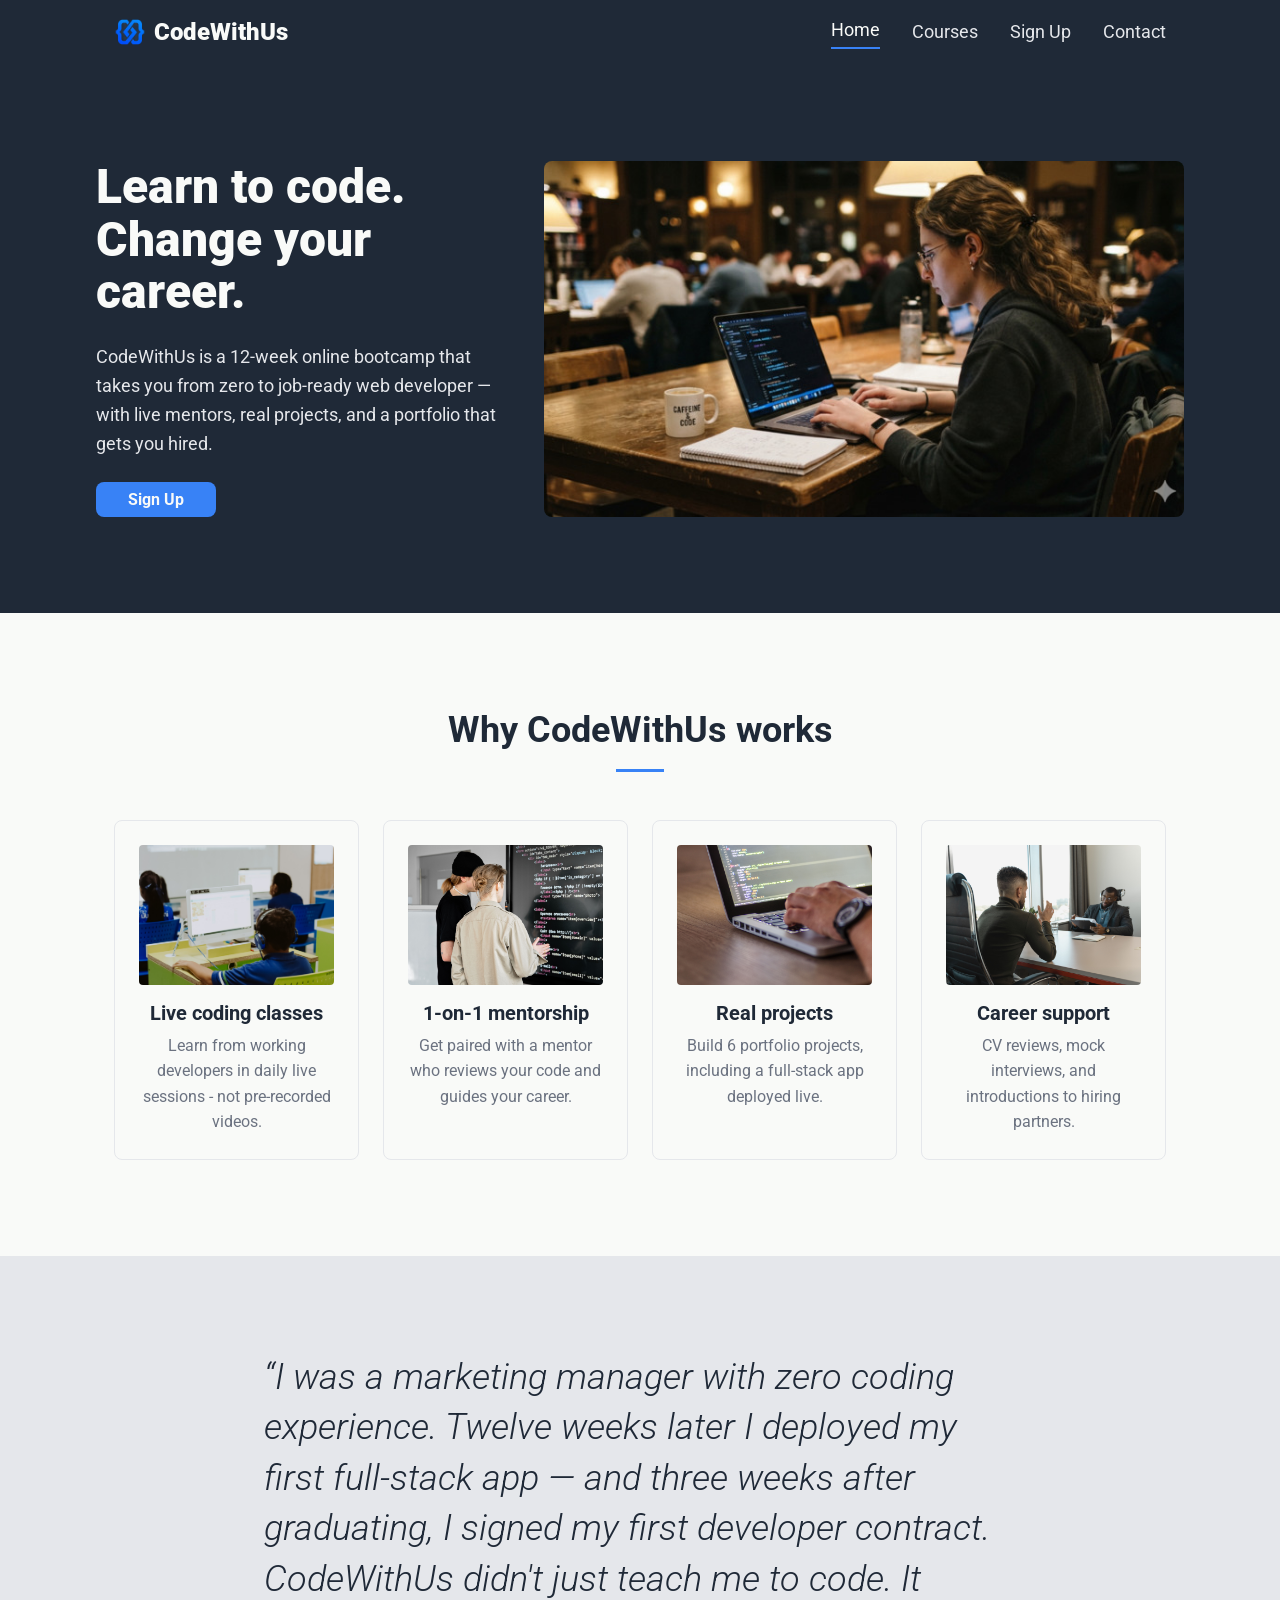
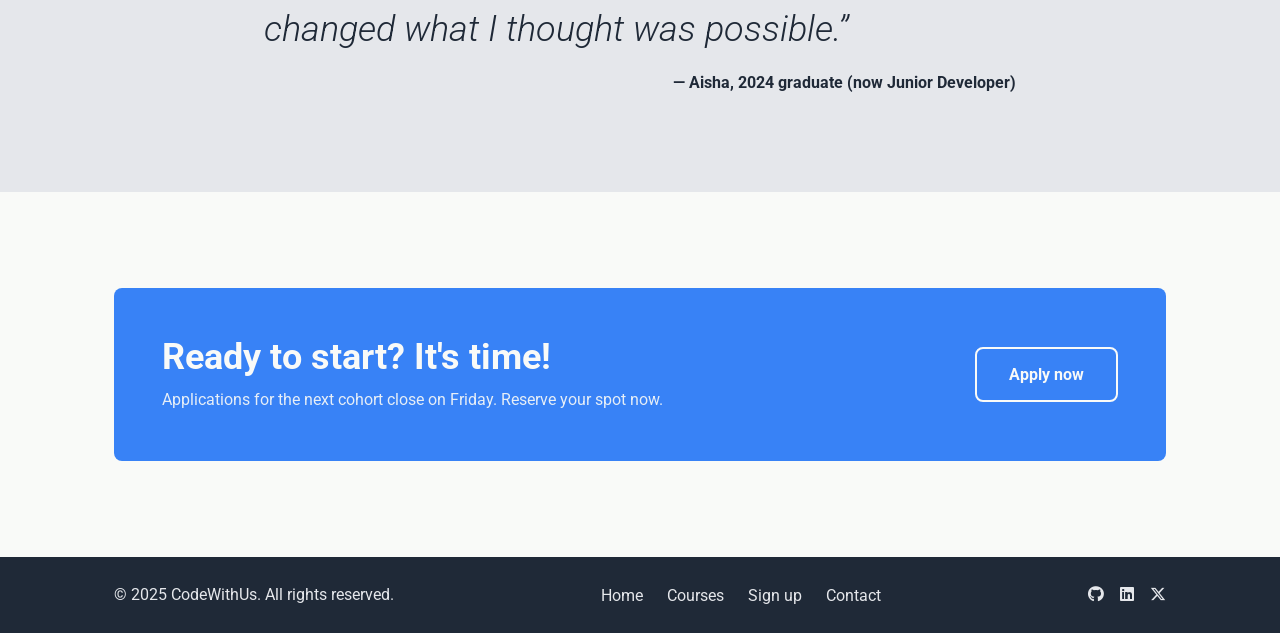
==== public/index.html @ 3404ba9b "fix: consistent nav with burger menu, complete signup page, cleanup encoding" ====
<!DOCTYPE html>
<html lang="en">
<head>
  <meta charset="UTF-8">
  <meta name="viewport" content="width=device-width, initial-scale=1.0">
  <title>CodeWithUs - Learn to code. Change your career.</title>
  <link rel="stylesheet" href="css/main.css">
  <link rel="stylesheet" href="css/quote-cta-footer.css">
  <link rel="stylesheet" href="https://cdnjs.cloudflare.com/ajax/libs/font-awesome/6.7.2/css/all.min.css">
</head>
<body>

  <header class="site-header">
    <div class="container">
      <a href="index.html" class="logo">
        <img src="img/logo.png" alt="CodeWithUs logo">
        CodeWithUs
      </a>

      <input type="checkbox" id="nav-toggle" class="nav-toggle" aria-label="Toggle navigation">
      <label for="nav-toggle" class="burger" aria-label="Open menu">
        <span class="burger-icon"></span>
        <span class="burger-icon"></span>
        <span class="burger-icon"></span>
      </label>

      <nav class="main-nav">
        <a href="index.html" class="nav-link nav-link--active">Home</a>
        <a href="courses.html" class="nav-link">Courses</a>
        <a href="signup.html" class="nav-link">Sign Up</a>
        <a href="contact.html" class="nav-link">Contact</a>
      </nav>
    </div>
  </header>

  <main>
    <!-- Hero -->
    <section class="hero">
      <div class="hero-text">
        <h1>Learn to code. Change your career.</h1>
        <p>CodeWithUs is a 12-week online bootcamp that takes you from zero to job-ready web developer &mdash; with live mentors, real projects, and a portfolio that gets you hired.</p>
        <button>Sign Up</button>
      </div>
      <img src="img/hero-1408.jpg"
        srcset="img/hero-704.jpg 704w, img/hero-1408.jpg 1408w"
        sizes="(max-width: 767px) 100vw, 50vw"
        width="1408" height="768"
        alt="Student coding at a laptop"
        class="hero-image">
    </section>

    <!-- Random Information -->
    <section class="info-section section" id="why">
      <div class="container">
        <h2 class="info-heading">Why CodeWithUs works</h2>

        <div class="info-cards">
          <article class="info-card">
            <img src="img/card-live-classes.jpg"
                 alt="Instructor teaching a live coding class"
                 width="400" height="240"
                 loading="lazy">
            <h3>Live coding classes</h3>
            <p>Learn from working developers in daily live sessions - not pre-recorded videos.</p>
          </article>

          <article class="info-card">
            <img src="img/card-mentorship.jpg"
                 alt="Mentor reviewing code with a student"
                 width="400" height="240"
                 loading="lazy">
            <h3>1-on-1 mentorship</h3>
            <p>Get paired with a mentor who reviews your code and guides your career.</p>
          </article>

          <article class="info-card">
            <img src="img/card-projects.jpg"
                 alt="Student building a full-stack web application"
                 width="400" height="240"
                 loading="lazy">
            <h3>Real projects</h3>
            <p>Build 6 portfolio projects, including a full-stack app deployed live.</p>
          </article>

          <article class="info-card">
            <img src="img/card-career.jpg"
                 alt="Graduate preparing for a developer interview"
                 width="400" height="240"
                 loading="lazy">
            <h3>Career support</h3>
            <p>CV reviews, mock interviews, and introductions to hiring partners.</p>
          </article>
        </div>
      </div>
    </section>

    <!-- Quote -->
    <section class="quote-section section" aria-label="Graduate testimonial">
      <div class="container">
        <blockquote>
          <p class="quote-text">&ldquo;I was a marketing manager with zero coding experience. Twelve weeks later I deployed my first full-stack app &mdash; and three weeks after graduating, I signed my first developer contract. CodeWithUs didn't just teach me to code. It changed what I thought was possible.&rdquo;</p>
          <footer class="quote-author">&mdash; Aisha, 2024 graduate (now Junior Developer)</footer>
        </blockquote>
      </div>
    </section>

    <!-- CTA -->
    <section class="cta-section section" aria-labelledby="cta-heading">
      <div class="container">
        <div class="cta-box">
          <div class="cta-text">
            <h2 id="cta-heading">Ready to start? It's time!</h2>
            <p>Applications for the next cohort close on Friday. Reserve your spot now.</p>
          </div>
          <a href="courses.html" class="btn btn-outline cta-btn">Apply now</a>
        </div>
      </div>
    </section>
  </main>

  <footer class="site-footer">
    <div class="container footer-inner">
      <p>&copy; 2025 CodeWithUs. All rights reserved.</p>
      <nav aria-label="Footer navigation">
        <ul class="footer-links">
          <li><a href="index.html">Home</a></li>
          <li><a href="courses.html">Courses</a></li>
          <li><a href="signup.html">Sign up</a></li>
          <li><a href="contact.html">Contact</a></li>
        </ul>
      </nav>
      <div class="footer-socials" aria-label="Social links">
        <a href="https://github.com/" aria-label="GitHub"><i class="fa-brands fa-github" aria-hidden="true"></i></a>
        <a href="https://www.linkedin.com/" aria-label="LinkedIn"><i class="fa-brands fa-linkedin" aria-hidden="true"></i></a>
        <a href="https://twitter.com/" aria-label="Twitter"><i class="fa-brands fa-x-twitter" aria-hidden="true"></i></a>
      </div>
    </div>
  </footer>

</body>
</html>
---- public/css/main.css ----
/* ============================================
   MAIN — Entry Point
   ============================================ */

/* Import order matters */
@import url('theme.css');
@import url('layout.css');
@import url('components.css');

/* Base typography */
body {
  font-family: 'Roboto', sans-serif;
  font-size: var(--fs-body);
  line-height: 1.6;
  color: var(--dark);
  background: var(--white);
  -webkit-font-smoothing: antialiased;
}

/* Images responsive by default */
img {
  max-width: 100%;
  height: auto;
  display: block;
}

/* Links inherit color unless styled */
a {
  color: inherit;
}

/* Headings inherit Roboto */
h1, h2, h3, h4, h5, h6 {
  font-family: 'Roboto', sans-serif;
  line-height: 1.2;
}
---- public/css/quote-cta-footer.css ----
/* Additions for Karim's sections; shared styles stay in main.css. */
@import url('https://fonts.googleapis.com/css2?family=Roboto:ital,wght@1,300&display=swap');

.quote-text {
  text-align: left;
}

.cta-text {
  flex: 1 1 320px;
  min-width: 0;
}

.cta-btn {
  flex-shrink: 0;
}

.footer-links {
  flex-wrap: wrap;
  justify-content: center;
}

.footer-links a:focus-visible,
.footer-socials a:focus-visible,
.cta-btn:focus-visible {
  outline: 2px solid var(--white);
  outline-offset: var(--sp-1);
}

@media (max-width: 767px) {
  .quote-section,
  .cta-section {
    padding: var(--sp-6) 0;
  }

  .cta-text {
    flex-basis: auto;
  }
}
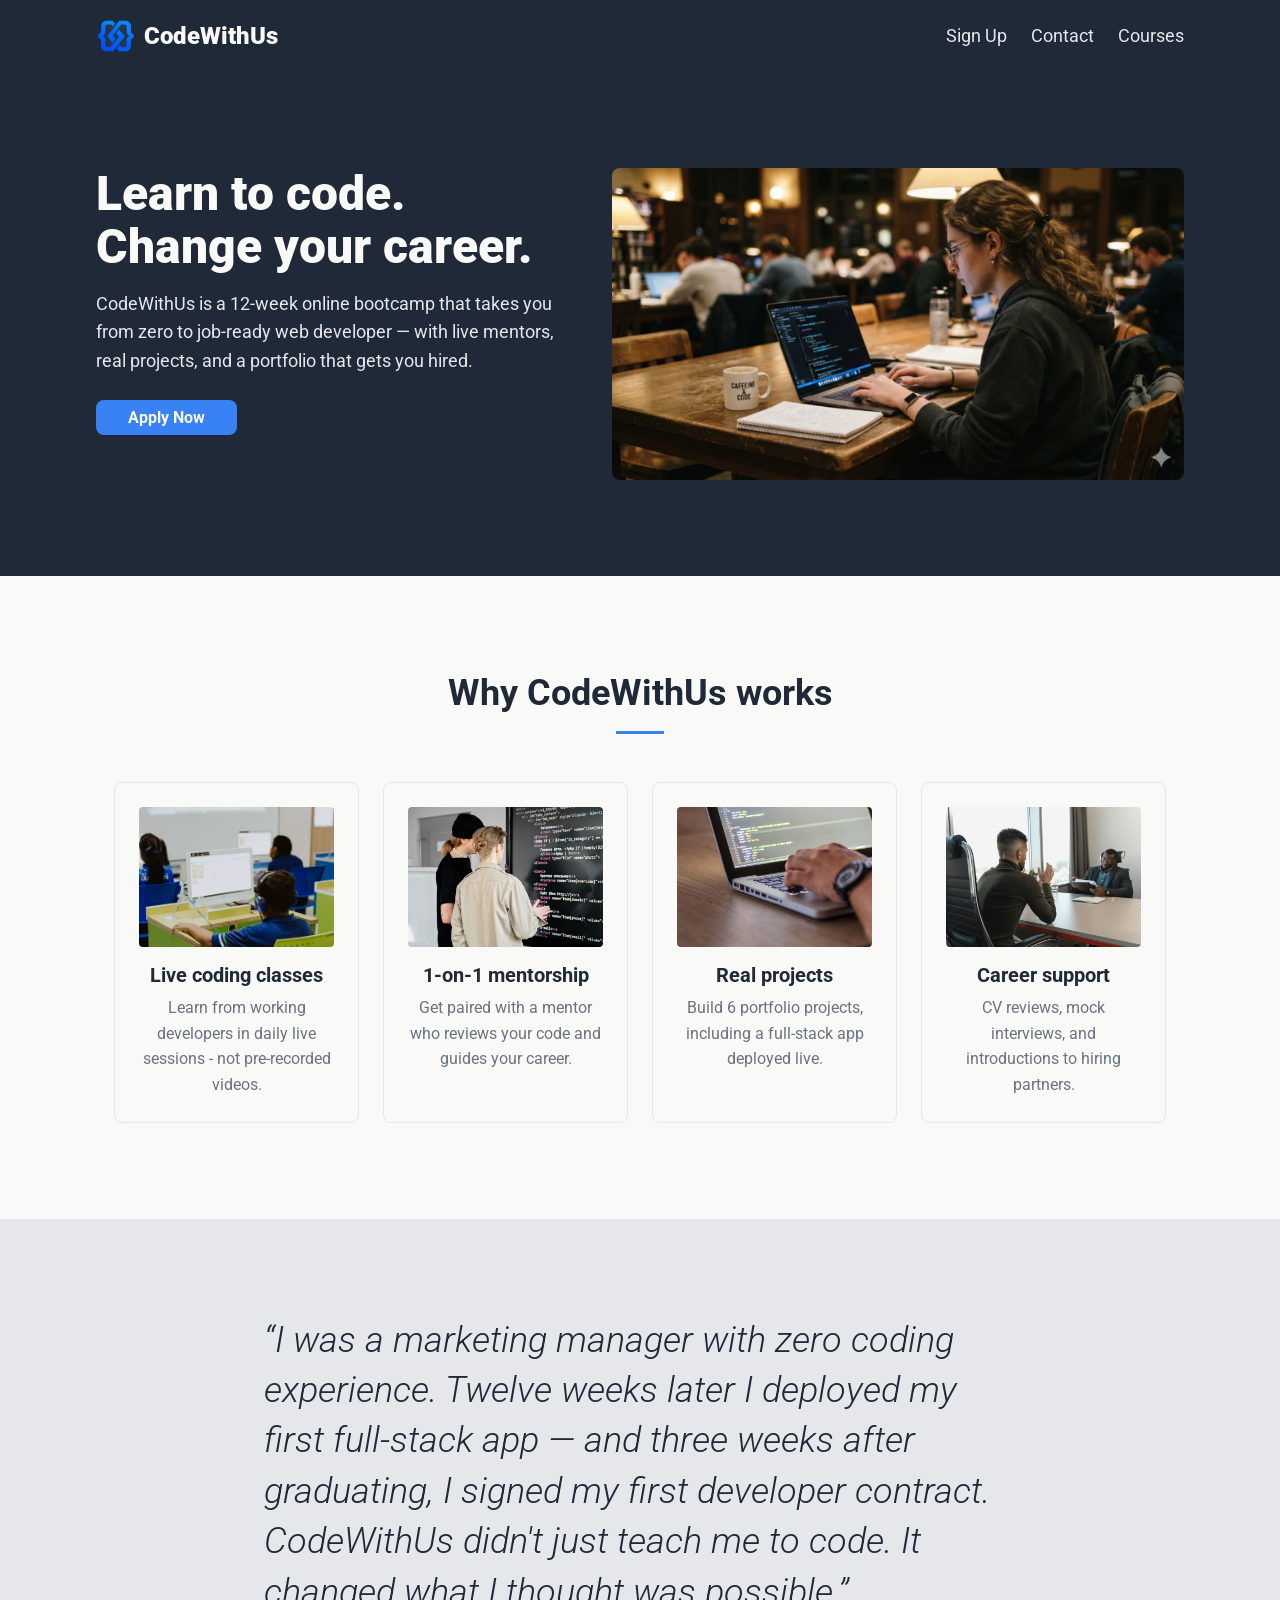
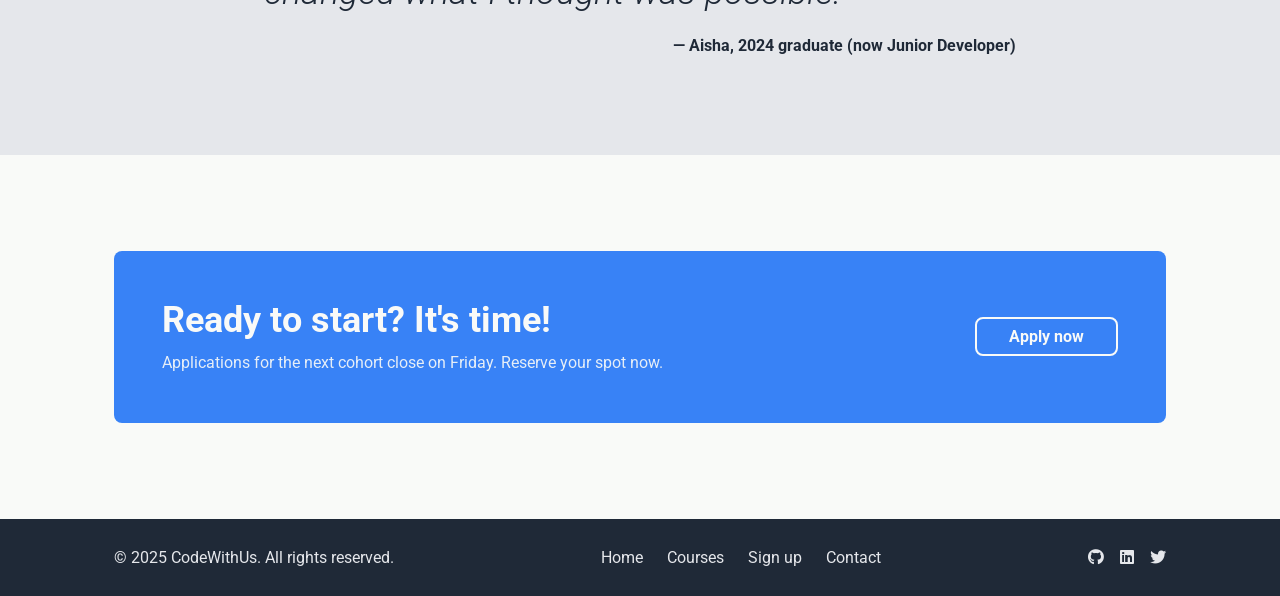
==== commit 22e9b477: "Merge pull request #6 from karimaouaouda/fix/responsive-nav-hero-image Fix/responsive nav hero image" ====
--- a/public/index.html
+++ b/public/index.html
@@ -10,91 +10,92 @@
 </head>
 <body>
 
+<!-- both karim and tony need to use the same navigation-->
+
   <header class="site-header">
-    <div class="container">
-      <a href="index.html" class="logo">
-        <img src="img/logo.png" alt="CodeWithUs logo">
-        CodeWithUs
-      </a>
-
-      <input type="checkbox" id="nav-toggle" class="nav-toggle" aria-label="Toggle navigation">
-      <label for="nav-toggle" class="burger" aria-label="Open menu">
-        <span class="burger-icon"></span>
-        <span class="burger-icon"></span>
-        <span class="burger-icon"></span>
-      </label>
-
-      <nav class="main-nav">
-        <a href="index.html" class="nav-link nav-link--active">Home</a>
-        <a href="courses.html" class="nav-link">Courses</a>
-        <a href="signup.html" class="nav-link">Sign Up</a>
-        <a href="contact.html" class="nav-link">Contact</a>
-      </nav>
-    </div>
+    <!-- Tony: logo + nav + burger -->
+    <a href="index.html" class="logo">
+    <img src="img/logo.png" alt="">
+      CodeWithUs
+    </a>
+    <input type="checkbox" id="nav-toggle" class="nav-toggle" aria-label="Toggle navigation">
+    <label for="nav-toggle" class="burger">
+      <span class="burger-icon"></span>
+      <span class="burger-icon"></span>
+      <span class="burger-icon"></span>
+    </label>
+    <nav class="main-nav"> 
+      <a href="signup.html" class="nav-link">Sign Up</a>
+      <a href="contact.html" class="nav-link">Contact</a>
+      <a href="courses.html" class="nav-link">Courses</a>
+    </nav>
   </header>
 
   <main>
-    <!-- Hero -->
+    <!-- Tony: hero, navigation -->
     <section class="hero">
-      <div class="hero-text">
-        <h1>Learn to code. Change your career.</h1>
-        <p>CodeWithUs is a 12-week online bootcamp that takes you from zero to job-ready web developer &mdash; with live mentors, real projects, and a portfolio that gets you hired.</p>
-        <button>Sign Up</button>
-      </div>
-      <img src="img/hero-1408.jpg"
-        srcset="img/hero-704.jpg 704w, img/hero-1408.jpg 1408w"
-        sizes="(max-width: 767px) 100vw, 50vw"
-        width="1408" height="768"
-        alt="Student coding at a laptop"
-        class="hero-image">
+    <div class="hero-text">
+      <h1>Learn to code. Change your career.</h1>
+      <p>CodeWithUs is a 12-week online bootcamp that takes you from zero to job-ready web developer — with live mentors, real projects, and a portfolio that gets you hired.</p>
+      <a href="courses.html" class="btn">Apply Now</a>
+    </div>
+    <img src="img/hero-1408.jpg"
+      srcset="img/hero-704.jpg 704w, img/hero-1408.jpg 1408w"
+      sizes="(max-width: 767px) 100vw, 55vw"
+      width="1408" height="768"
+      alt="Student coding at a laptop"
+      class="hero-image">
     </section>
+    <!-- ============================================
+     RANDOM INFORMATION — Why CodeWithUs works
+     ============================================ -->
+<section class="info-section section" id="why">
+  <div class="container">
 
-    <!-- Random Information -->
-    <section class="info-section section" id="why">
-      <div class="container">
-        <h2 class="info-heading">Why CodeWithUs works</h2>
+    <h2 class="info-heading">Why CodeWithUs works</h2>
 
-        <div class="info-cards">
-          <article class="info-card">
-            <img src="img/card-live-classes.jpg"
-                 alt="Instructor teaching a live coding class"
-                 width="400" height="240"
-                 loading="lazy">
-            <h3>Live coding classes</h3>
-            <p>Learn from working developers in daily live sessions - not pre-recorded videos.</p>
-          </article>
+    <div class="info-cards">
 
-          <article class="info-card">
-            <img src="img/card-mentorship.jpg"
-                 alt="Mentor reviewing code with a student"
-                 width="400" height="240"
-                 loading="lazy">
-            <h3>1-on-1 mentorship</h3>
-            <p>Get paired with a mentor who reviews your code and guides your career.</p>
-          </article>
+      <article class="info-card">
+        <img src="img/card-live-classes.jpg"
+             alt="Instructor teaching a live coding class"
+             width="400" height="240"
+             loading="lazy">
+        <h3>Live coding classes</h3>
+        <p>Learn from working developers in daily live sessions - not pre-recorded videos.</p>
+      </article>
 
-          <article class="info-card">
-            <img src="img/card-projects.jpg"
-                 alt="Student building a full-stack web application"
-                 width="400" height="240"
-                 loading="lazy">
-            <h3>Real projects</h3>
-            <p>Build 6 portfolio projects, including a full-stack app deployed live.</p>
-          </article>
+      <article class="info-card">
+        <img src="img/card-mentorship.jpg"
+             alt="Mentor reviewing code with a student"
+             width="400" height="240"
+             loading="lazy">
+        <h3>1-on-1 mentorship</h3>
+        <p>Get paired with a mentor who reviews your code and guides your career.</p>
+      </article>
 
-          <article class="info-card">
-            <img src="img/card-career.jpg"
-                 alt="Graduate preparing for a developer interview"
-                 width="400" height="240"
-                 loading="lazy">
-            <h3>Career support</h3>
-            <p>CV reviews, mock interviews, and introductions to hiring partners.</p>
-          </article>
-        </div>
-      </div>
-    </section>
+      <article class="info-card">
+        <img src="img/card-projects.jpg"
+             alt="Student building a full-stack web application"
+             width="400" height="240"
+             loading="lazy">
+        <h3>Real projects</h3>
+        <p>Build 6 portfolio projects, including a full-stack app deployed live.</p>
+      </article>
 
-    <!-- Quote -->
+      <article class="info-card">
+        <img src="img/card-career.jpg"
+             alt="Graduate preparing for a developer interview"
+             width="400" height="240"
+             loading="lazy">
+        <h3>Career support</h3>
+        <p>CV reviews, mock interviews, and introductions to hiring partners.</p>
+      </article>
+
+    </div>
+  </div>
+</section>
+    <!-- Karim: quote + CTA -->
     <section class="quote-section section" aria-label="Graduate testimonial">
       <div class="container">
         <blockquote>
@@ -104,7 +105,6 @@
       </div>
     </section>
 
-    <!-- CTA -->
     <section class="cta-section section" aria-labelledby="cta-heading">
       <div class="container">
         <div class="cta-box">
@@ -132,10 +132,10 @@
       <div class="footer-socials" aria-label="Social links">
         <a href="https://github.com/" aria-label="GitHub"><i class="fa-brands fa-github" aria-hidden="true"></i></a>
         <a href="https://www.linkedin.com/" aria-label="LinkedIn"><i class="fa-brands fa-linkedin" aria-hidden="true"></i></a>
-        <a href="https://twitter.com/" aria-label="Twitter"><i class="fa-brands fa-x-twitter" aria-hidden="true"></i></a>
+        <a href="https://twitter.com/" aria-label="Twitter"><i class="fa-brands fa-twitter" aria-hidden="true"></i></a>
       </div>
     </div>
   </footer>
 
 </body>
-</html>+</html>
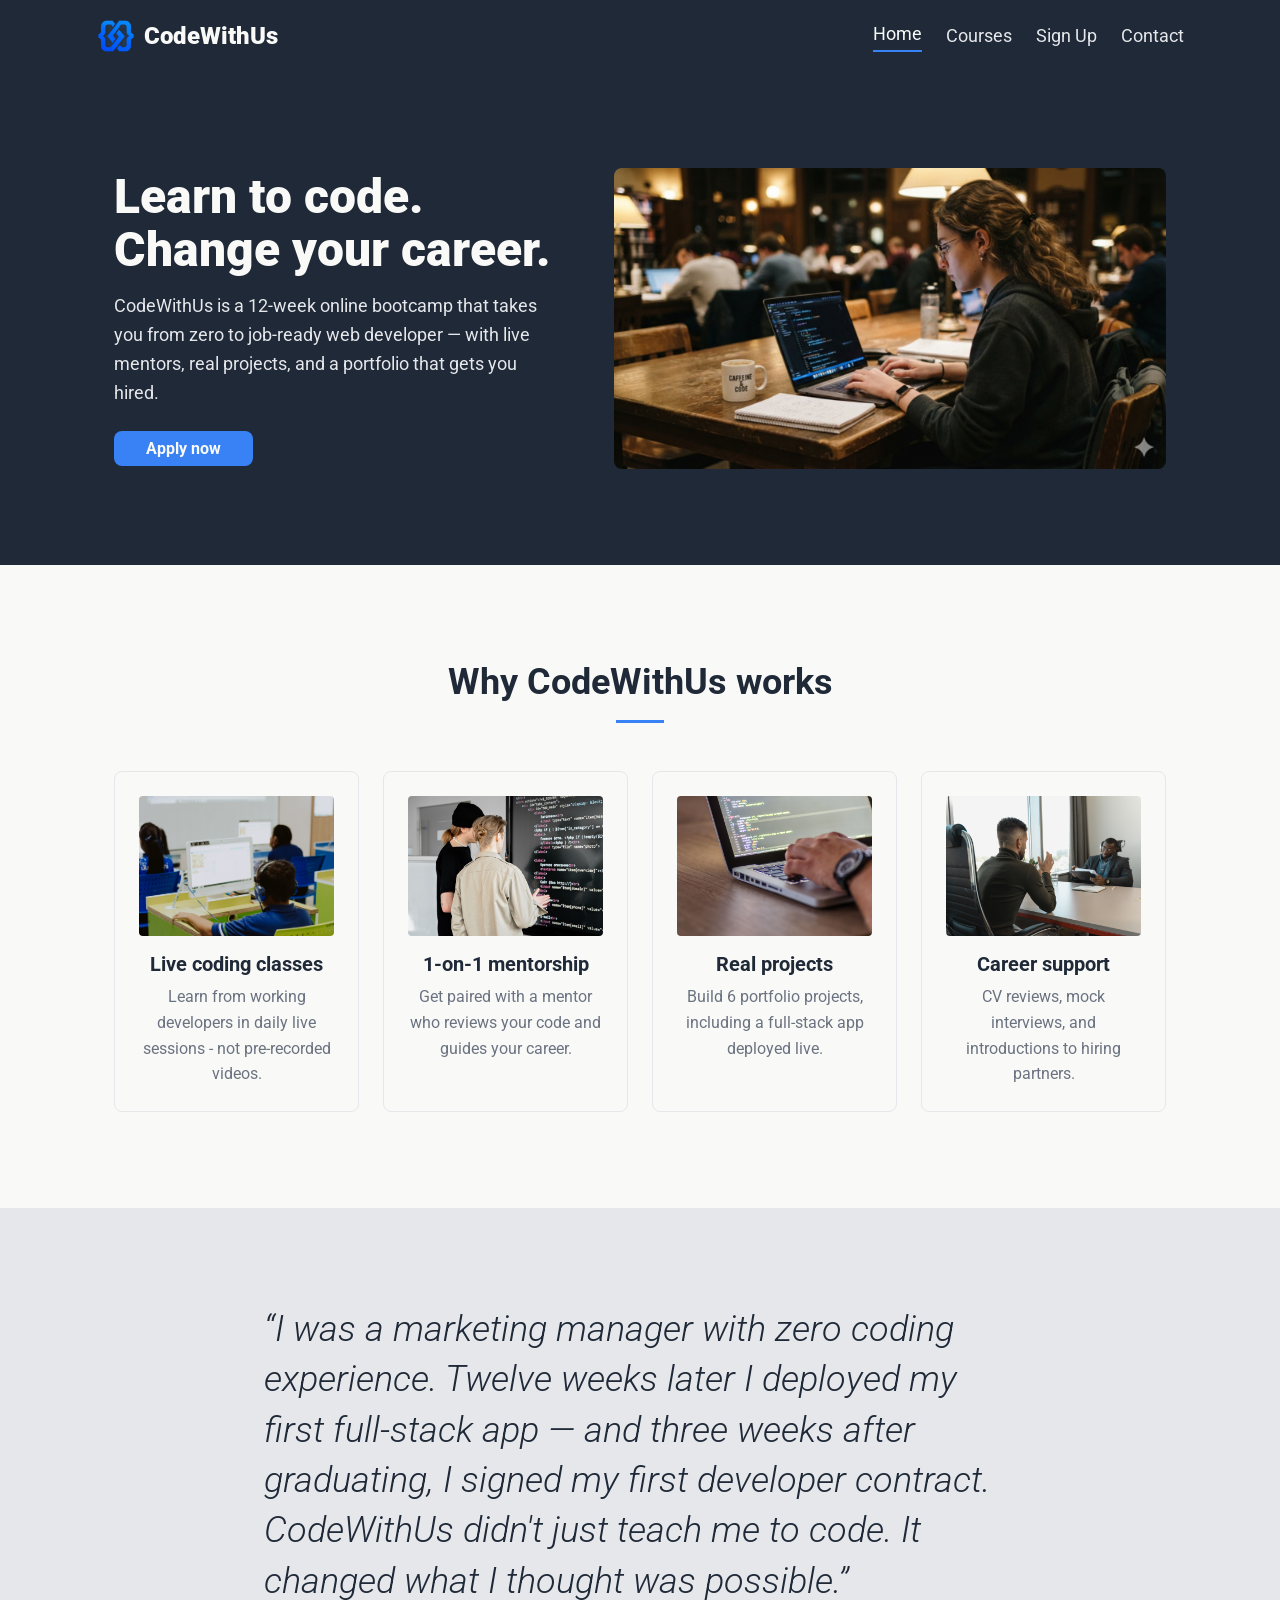
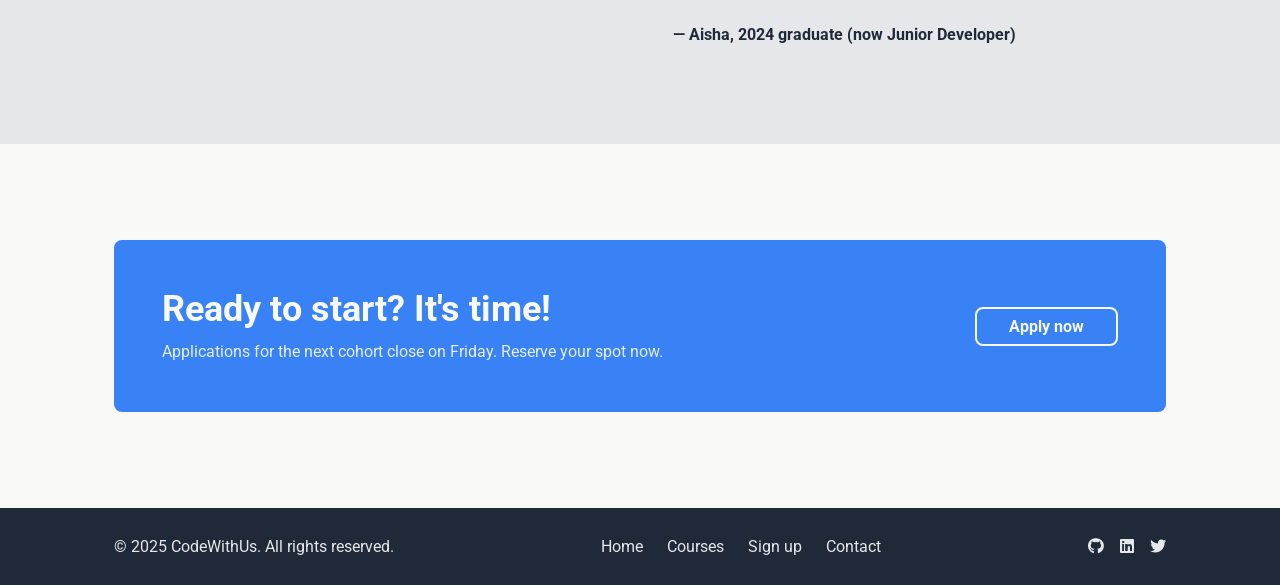
==== commit b0a170d0: "* Prevented signup post error by replacing post with get. * Standardized nav for all pages and imple" ====
--- a/public/index.html
+++ b/public/index.html
@@ -15,7 +15,7 @@
   <header class="site-header">
     <!-- Tony: logo + nav + burger -->
     <a href="index.html" class="logo">
-    <img src="img/logo.png" alt="">
+      <img src="img/logo.png" alt="CodeWithUs logo">
       CodeWithUs
     </a>
     <input type="checkbox" id="nav-toggle" class="nav-toggle" aria-label="Toggle navigation">
@@ -25,26 +25,29 @@
       <span class="burger-icon"></span>
     </label>
     <nav class="main-nav"> 
+      <a href="index.html" class="nav-link nav-link--active">Home</a>
+      <a href="courses.html" class="nav-link">Courses</a>
       <a href="signup.html" class="nav-link">Sign Up</a>
       <a href="contact.html" class="nav-link">Contact</a>
-      <a href="courses.html" class="nav-link">Courses</a>
     </nav>
   </header>
 
   <main>
     <!-- Tony: hero, navigation -->
-    <section class="hero">
-    <div class="hero-text">
-      <h1>Learn to code. Change your career.</h1>
-      <p>CodeWithUs is a 12-week online bootcamp that takes you from zero to job-ready web developer — with live mentors, real projects, and a portfolio that gets you hired.</p>
-      <a href="courses.html" class="btn">Apply Now</a>
-    </div>
-    <img src="img/hero-1408.jpg"
-      srcset="img/hero-704.jpg 704w, img/hero-1408.jpg 1408w"
-      sizes="(max-width: 767px) 100vw, 55vw"
-      width="1408" height="768"
-      alt="Student coding at a laptop"
-      class="hero-image">
+       <section class="hero">
+      <div class="container hero-inner">
+        <div class="hero-text">
+          <h1>Learn to code. Change your career.</h1>
+          <p>CodeWithUs is a 12-week online bootcamp that takes you from zero to job-ready web developer — with live mentors, real projects, and a portfolio that gets you hired.</p>
+          <a href="courses.html" class="btn">Apply now</a>
+        </div>
+        <img src="img/hero-1408.jpg"
+          srcset="img/hero-704.jpg 704w, img/hero-1408.jpg 1408w"
+          sizes="(max-width: 767px) 100vw, 55vw"
+          width="1408" height="768"
+          alt="Student coding at a laptop"
+          class="hero-image">
+      </div>
     </section>
     <!-- ============================================
      RANDOM INFORMATION — Why CodeWithUs works
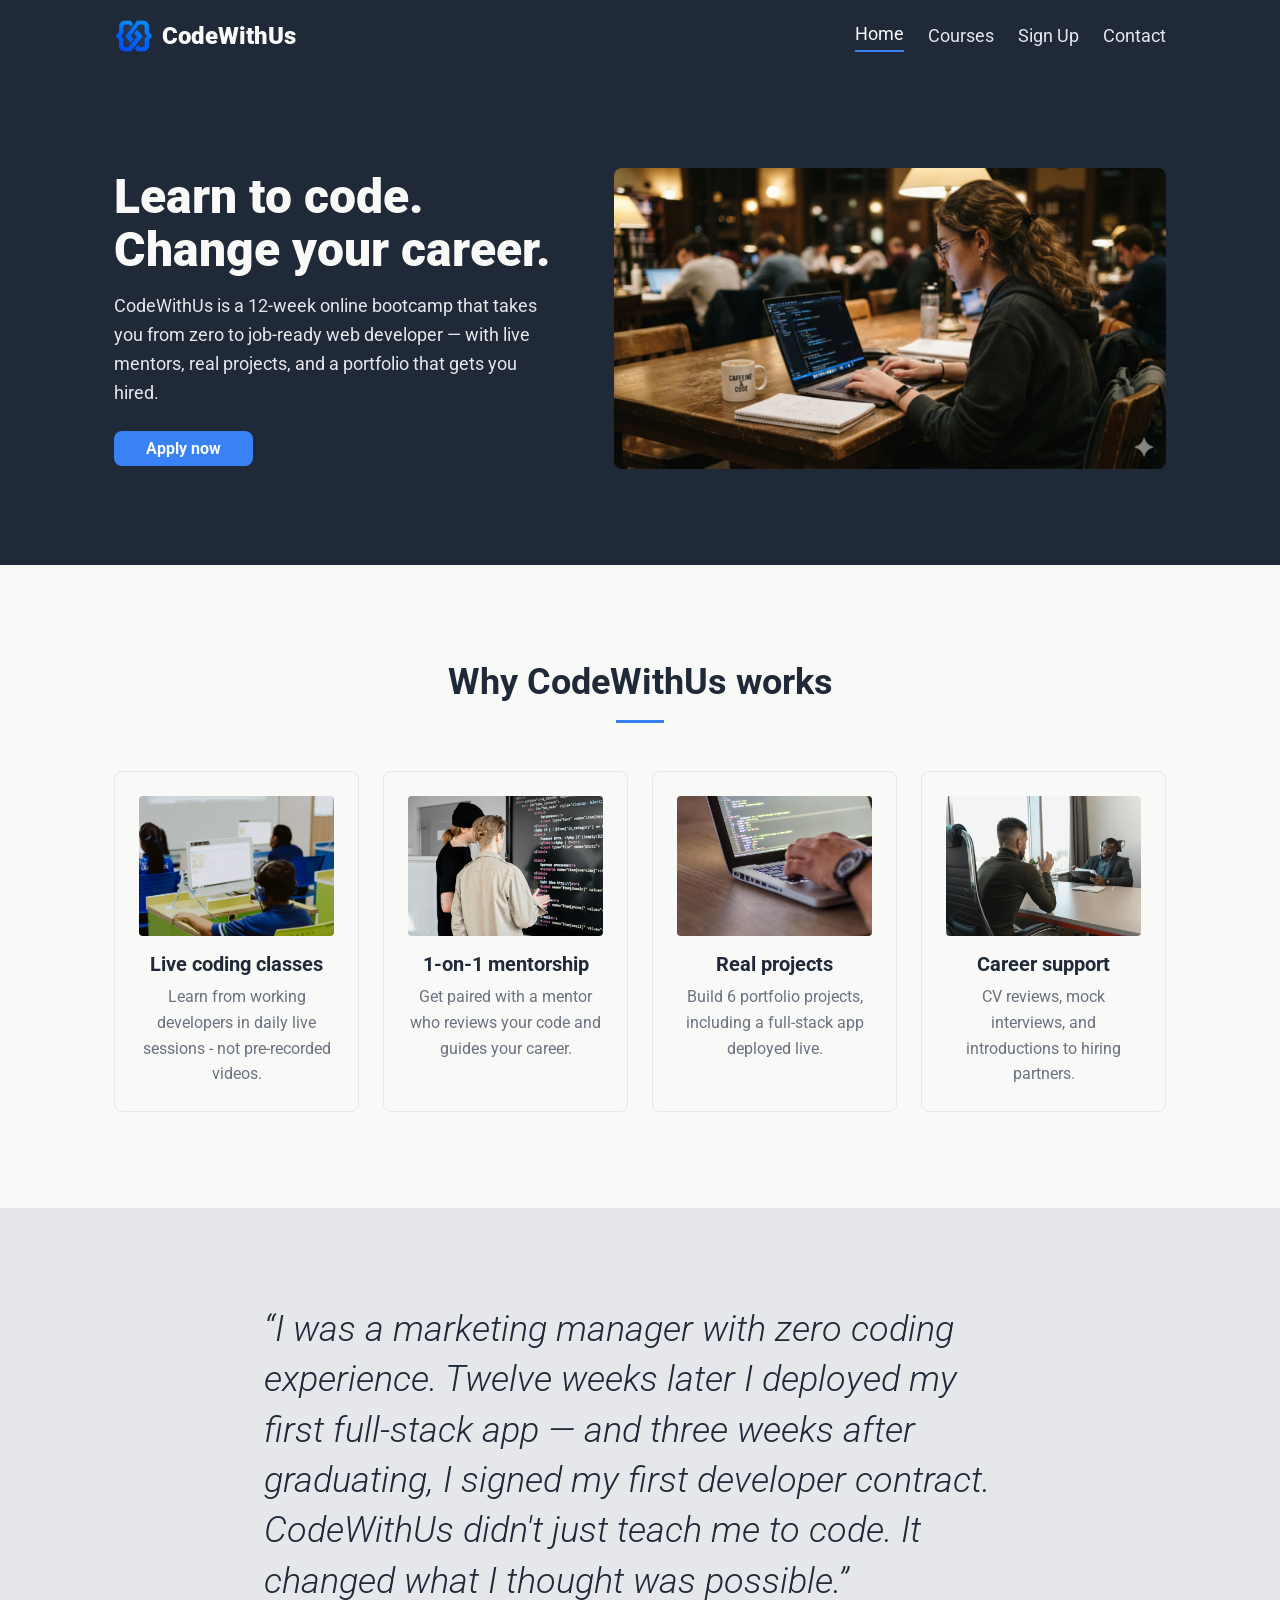
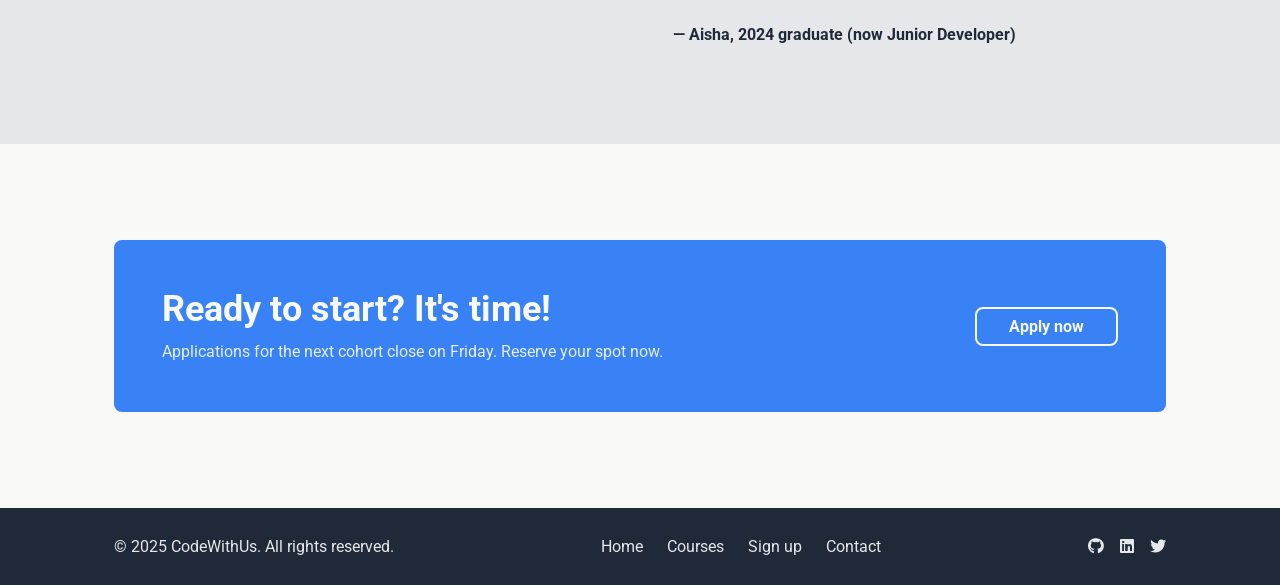
==== commit 98e44dd4: "Moved header inside container." ====
--- a/public/index.html
+++ b/public/index.html
@@ -14,22 +14,24 @@
 
   <header class="site-header">
     <!-- Tony: logo + nav + burger -->
-    <a href="index.html" class="logo">
-      <img src="img/logo.png" alt="CodeWithUs logo">
-      CodeWithUs
-    </a>
-    <input type="checkbox" id="nav-toggle" class="nav-toggle" aria-label="Toggle navigation">
-    <label for="nav-toggle" class="burger">
-      <span class="burger-icon"></span>
-      <span class="burger-icon"></span>
-      <span class="burger-icon"></span>
-    </label>
-    <nav class="main-nav"> 
-      <a href="index.html" class="nav-link nav-link--active">Home</a>
-      <a href="courses.html" class="nav-link">Courses</a>
-      <a href="signup.html" class="nav-link">Sign Up</a>
-      <a href="contact.html" class="nav-link">Contact</a>
-    </nav>
+    <div class="container">
+      <a href="index.html" class="logo">
+        <img src="img/logo.png" alt="CodeWithUs logo">
+        CodeWithUs
+      </a>
+      <input type="checkbox" id="nav-toggle" class="nav-toggle" aria-label="Toggle navigation">
+      <label for="nav-toggle" class="burger">
+        <span class="burger-icon"></span>
+        <span class="burger-icon"></span>
+        <span class="burger-icon"></span>
+      </label>
+      <nav class="main-nav">
+        <a href="index.html" class="nav-link nav-link--active">Home</a>
+        <a href="courses.html" class="nav-link">Courses</a>
+        <a href="signup.html" class="nav-link">Sign Up</a>
+        <a href="contact.html" class="nav-link">Contact</a>
+      </nav>
+    </div>
   </header>
 
   <main>
